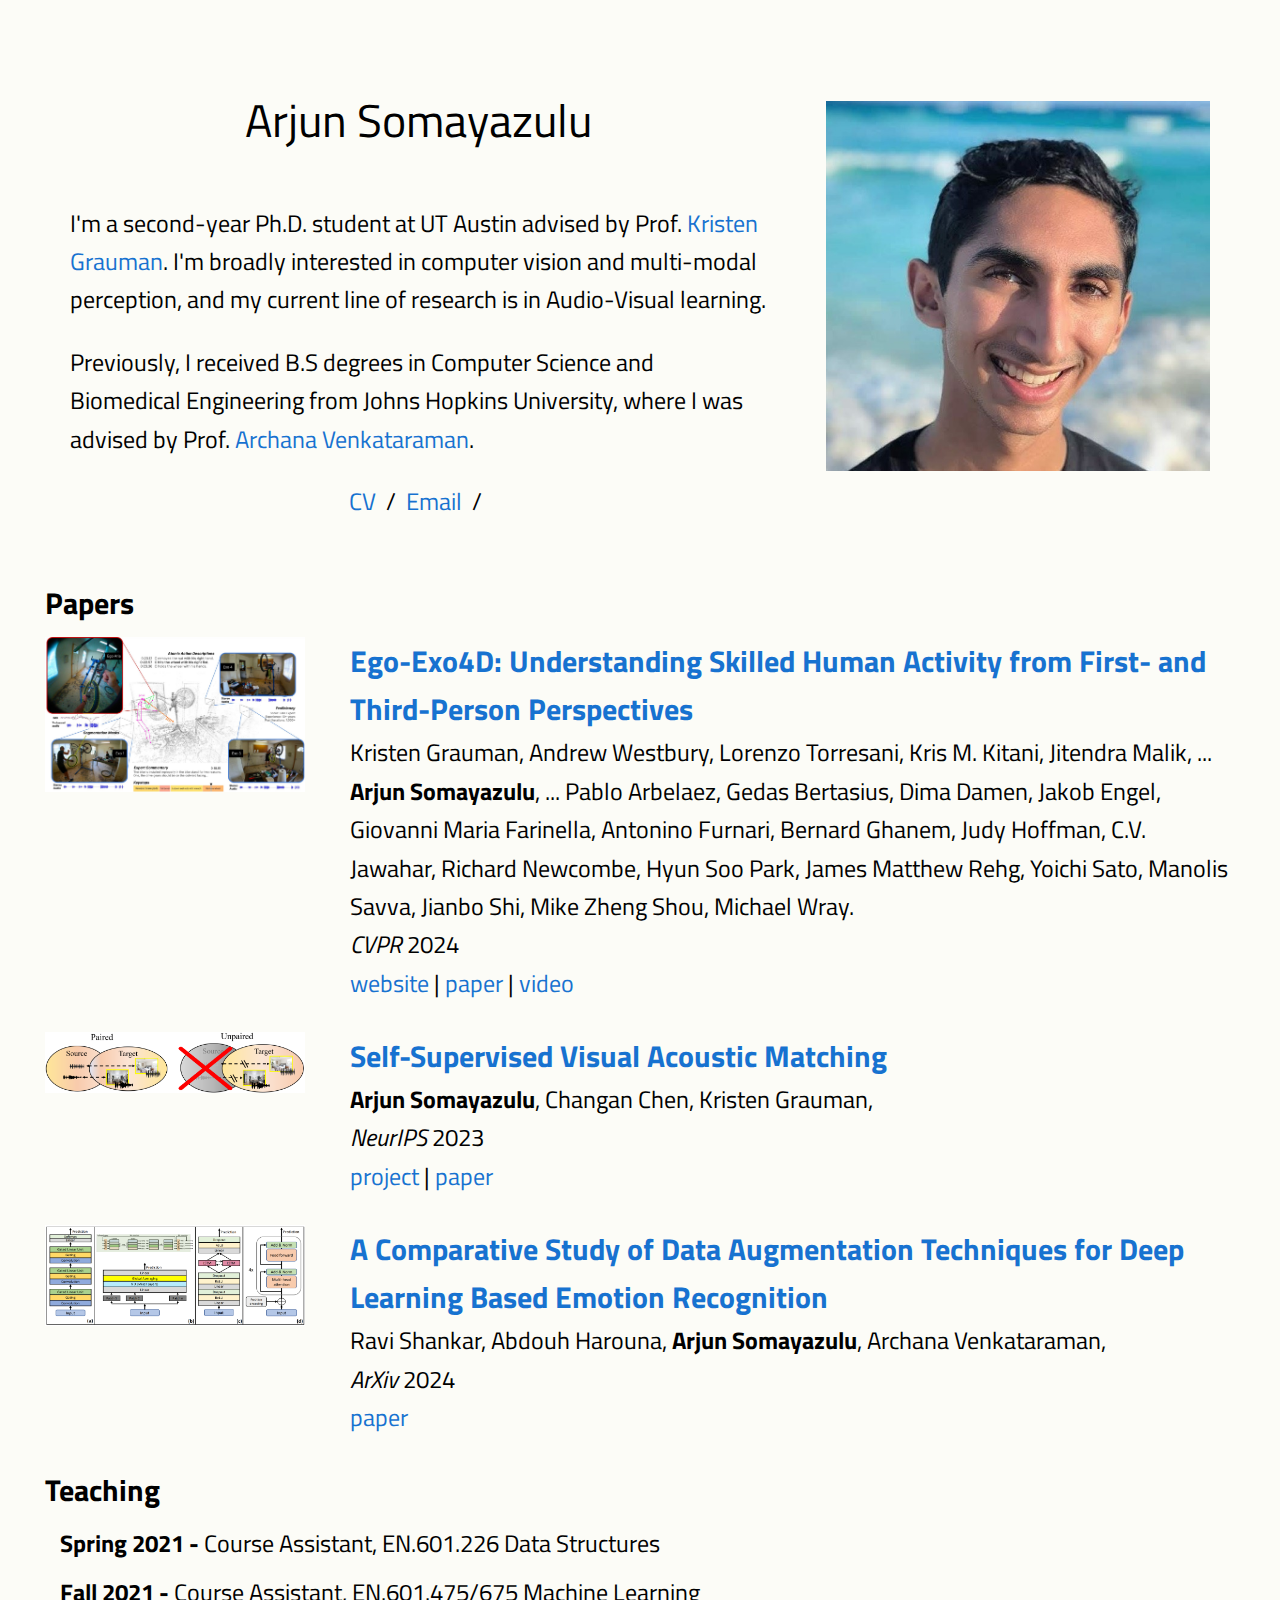
==== index.html @ feff2635 "fixed minor issues with links" ====
<!DOCTYPE HTML>
<html lang="en">
  <head>
    <meta http-equiv="Content-Type" content="text/html; charset=UTF-8">

    <title>Arjun Somayazulu</title>

    <meta name="author" content="Arjun Somayazulu">
    <meta name="viewport" content="width=device-width, initial-scale=1">
    <link rel="shortcut icon" href="images/favicon/favicon.ico" type="image/x-icon">
    <link rel="stylesheet" type="text/css" href="stylesheet.css">
    <link rel="preconnect" href="https://fonts.googleapis.com">
    <link rel="preconnect" href="https://fonts.gstatic.com" crossorigin>
    <link href="https://fonts.googleapis.com/css2?family=Titillium+Web:ital,wght@0,200;0,300;0,400;0,600;0,700;0,900;1,200;1,300;1,400;1,600;1,700&display=swap" rel="stylesheet">
  </head>

  <body>
    <table style="width:100%;max-width:1200px;border:0px;border-spacing:0px;border-collapse:separate;margin-right:auto;margin-left:auto;"><tbody>
      <tr style="padding:0px">
        <td style="padding:0px">
          <table style="width:100%;border:0px;border-spacing:0px;border-collapse:separate;margin-right:auto;margin-left:auto;"><tbody>
            <tr style="padding:0px">
              <td style="padding:2.5%;width:63%;vertical-align:top">
                <p class="name" style="text-align: center;">
                  Arjun Somayazulu
                </p>
                <p>I'm a second-year Ph.D. student at UT Austin advised by Prof. <a href="https://www.cs.utexas.edu/users/grauman/">Kristen Grauman</a>. I'm
                  broadly interested in computer vision and multi-modal perception, and my current line of research is in Audio-Visual learning.
                </p>
                <p>
                  Previously, I received B.S degrees in Computer Science and Biomedical Engineering from Johns Hopkins University, where I was advised by Prof. <a href="https://www.bu.edu/eng/profile/archana-venkataraman-ph-d/">Archana Venkataraman</a>.
                </p>
                <p style="text-align:center">
                  <a href="files/CV_1_2024.pdf">CV</a> &nbsp;/&nbsp;
                  <a href="mailto:ars7452@my.utexas.edu">Email</a> &nbsp;/&nbsp;
                  <!-- <a href="https://github.com/arjunrs1/">Github</a> -->
                </p>
              </td>
              <td style="padding:2.5%;width:40%;max-width:40%">
                <a href="images/profile_photo_trimmed.jpg"><img style="width:100%;max-width:100%;object-fit: cover; border-radius: 0%;" alt="profile photo" src="images/profile_photo_trimmed.jpg" class="hoverZoomLink"></a>
              </td>
            </tr>
          </tbody></table>

          <!-- <table style="width:100%;border:0px;border-spacing:0px;border-collapse:separate;margin-right:auto;margin-left:auto;">
            <tbody>
              <tr>
                <td style="padding:5px;width:100%;vertical-align:top">
                  <h2>News</h2>
                </td>
              </tr>
              <tr>
                <td style="padding:5px 20px;width:100%;vertical-align:top">
                  <strong>May 2024</strong> Joining <a href="https://ai.meta.com/research/">FAIR NY</a> for summer internship!
                </td>
              </tr>
            </tbody>
          </table> -->

          <table style="width:100%;border:0px;border-spacing:0px;border-collapse:separate;margin-right:auto;margin-left:auto;"><tbody>
              <tr>
              <td style="padding:5px;width:100%;vertical-align:top">
                <h2>Papers</h2>
              </td>
            </tr>
          </tbody></table>
          <table style="width:100%;border:0px;border-spacing:0px;border-collapse:separate;margin-right:auto;margin-left:auto;"><tbody>      
            
            <tr class="paper-entry" onmouseout="ego_exo_stop()" onmouseover="ego_exo_start()">
              <td style="padding:5px;width:25%;vertical-align:top">
                <div class="one">
                  <div class="two" id='ego_exo_image'></div>
                  <img src='images/ego_exo_figure.png' width="260" alt="ego_exo figure">
                </div>
                <script>
                  function ss_vam_start() {
                    document.getElementById('ego_exo_image').style.opacity = "1";
                  }

                  function ss_vam_stop() {
                    document.getElementById('ego_exo_image').style.opacity = "0";
                  }
                  ss_vam_stop()
                </script>
              </td>
              <td style="padding:5px;width:75%;vertical-align:top">
                <a href="https://arjunrs1.github.io/">
                  <span class="papertitle">Ego-Exo4D: Understanding Skilled Human Activity from First- and Third-Person Perspectives</span>
                </a>
                <br>
                Kristen Grauman, 
                Andrew Westbury,
Lorenzo Torresani,
Kris M. Kitani,
Jitendra Malik, ...
<strong>Arjun Somayazulu</strong>, ...
Pablo Arbelaez,
Gedas Bertasius,
Dima Damen,
Jakob Engel,
Giovanni Maria Farinella,
Antonino Furnari,
Bernard Ghanem,
Judy Hoffman,
C.V. Jawahar,
Richard Newcombe,
Hyun Soo Park,
James Matthew Rehg,
Yoichi Sato,
Manolis Savva,
Jianbo Shi,
Mike Zheng Shou,
Michael Wray.
                <br>
                 <em>CVPR</em> 2024
                 <br>
                 <a href="https://ego-exo4d-data.org/">website</a>
                 |
                 <a href="https://arxiv.org/abs/2311.18259">paper</a>
                 |
                 <a href="https://www.youtube.com/watch?v=GdooXEBAnI8">video</a>
              </td>
            </tr>
            
            <tr class="paper-entry" onmouseout="ss_vam_stop()" onmouseover="ss_vam_start()">
              <td style="padding:5px;width:25%;vertical-align:top">
                <div class="one">
                  <div class="two" id='ss_vam_image'></div>
                  <img src='images/ss_vam_figure.png' width="260" alt="ss_vam figure">
                </div>
                <script>
                  function ss_vam_start() {
                    document.getElementById('ss_vam_image').style.opacity = "1";
                  }

                  function ss_vam_stop() {
                    document.getElementById('ss_vam_image').style.opacity = "0";
                  }
                  ss_vam_stop()
                </script>
              </td>
              <td style="padding:5px;width:75%;vertical-align:top">
                <a href="https://vision.cs.utexas.edu/projects/ss_vam/">
                  <span class="papertitle">Self-Supervised Visual Acoustic Matching</span>
                </a>
                <br>
                <strong>Arjun Somayazulu</strong>,
                Changan Chen,
                Kristen Grauman,
                <br>
                <em>NeurIPS</em> 2023
                <br>
                <a href="https://vision.cs.utexas.edu/projects/ss_vam/">project</a>
                |
                <a href="https://arxiv.org/abs/2307.15064">paper</a>
              </td>
            </tr>

            <tr class="paper-entry" onmouseout="comp_aug_stop()" onmouseover="comp_aug_start()">
              <td style="padding:5px;width:25%;vertical-align:top">
                <div class="one">
                  <div class="two" id='comp_aug_image'></div>
                  <img src='images/comp_aug.png' width="260" alt="comp_aug image">
                </div>
                <script>
                  function comp_aug_start() {
                    document.getElementById('comp_aug_image').style.opacity = "1";
                  }

                  function comp_aug_stop() {
                    document.getElementById('comp_aug_image').style.opacity = "0";
                  }
                  ss_vam_stop()
                </script>
              </td>
              <td style="padding:5px;width:75%;vertical-align:top">
                <a href="https://arxiv.org/abs/2211.05047">
                  <span class="papertitle">A Comparative Study of Data Augmentation Techniques for Deep Learning Based Emotion Recognition</span>
                </a>
                <br>
                Ravi Shankar,
                Abdouh Harouna,
                <strong>Arjun Somayazulu</strong>,
                Archana Venkataraman,
                <br>
                <em>ArXiv</em> 2024
                <br>
                <a href="https://arxiv.org/abs/2211.05047">paper</a>
              </td>
            </tr>

        </tbody></table>
        <table style="width:100%;border:0px;border-spacing:0px;border-collapse:separate;margin-right:auto;margin-left:auto;">
          <tbody>
            <tr>
              <td style="padding:5px;width:100%;vertical-align:top">
                <h2>Teaching</h2>
              </td>
            </tr>
            <tr>
              <td style="padding:5px 20px;width:100%;vertical-align:top">
                <strong>Spring 2021 -</strong> Course Assistant, EN.601.226 Data Structures 
              </td>
            </tr>
            <tr>
              <td style="padding:5px 20px;width:100%;vertical-align:top">
                <strong>Fall 2021 -</strong> Course Assistant, EN.601.475/675 Machine Learning
              </td>
            </tr>
          </tbody>
        </table>
        </td>
      </tr>
    </table>
  </body>
</html>
---- stylesheet.css ----
@import url('https://fonts.googleapis.com/css2?family=Titillium+Web:wght@400;700;400i;700i&display=swap');

/* latin-ext */

a {
  color: #1772d0;
  text-decoration: none;
}

a:focus,
a:hover {
  color: #f09228;
  text-decoration: none;
}

td,
th,
tr,

p {
  font-family: 'Titillium Web', Verdana, Helvetica, sans-serif;
  font-size: 24px;
}

a {
  font-family: 'Titillium Web', Verdana, Helvetica, sans-serif;
  font-size: 24px;
}

strong {
  font-family: 'Titillium Web', Verdana, Helvetica, sans-serif;
  font-size: 24px;
  font-weight: bold;
}

h2 {
  margin: 0;
  font-family: 'Titillium Web', Verdana, Helvetica, sans-serif;
  font-size: 30px;
  font-weight: bold;
}

.papertitle {
  font-family: 'Titillium Web', Verdana, Helvetica, sans-serif;
  font-size: 30px;
  font-weight: 700;
}

.name {
  font-family: 'Titillium Web', Verdana, Helvetica, sans-serif;
  font-size: 46px;
}

.one {
  width: 260px;
  height: auto;
  position: relative;
}

.one img {
  width: 100%;
  height: auto;
  display: block; /* Removes bottom space/gap under the image */
}

.two {
  width: 260px;
  height: 260px;
  top: 0; /* Align with the top of the container */
  left: 0;
  position: absolute;
  transition: opacity .2s ease-in-out;
  -moz-transition: opacity .2s ease-in-out;
  -webkit-transition: opacity .2s ease-in-out;
}

.fade {
  transition: opacity .2s ease-in-out;
  -moz-transition: opacity .2s ease-in-out;
  -webkit-transition: opacity .2s ease-in-out;
}

span.highlight {
  background-color: rgb(252, 252, 247);
}
.paper-entry {
  margin-bottom: 20px; /* Adjust this value to the gap you want */
  display: flex;
  align-items: top;
}

body {
  line-height: 1.6; /* This is a multiplier of your font size */
  background-color: rgb(252, 252, 247);
  font-family: 'Titillium Web'; /* Add this line if you want the body font to be Titillium Web */
  font-size: 24px; /* Change this value to the desired body font size */
}

em {
font-style: italic; /* This will make sure that <em> is always italicized */
font-weight: normal;
}
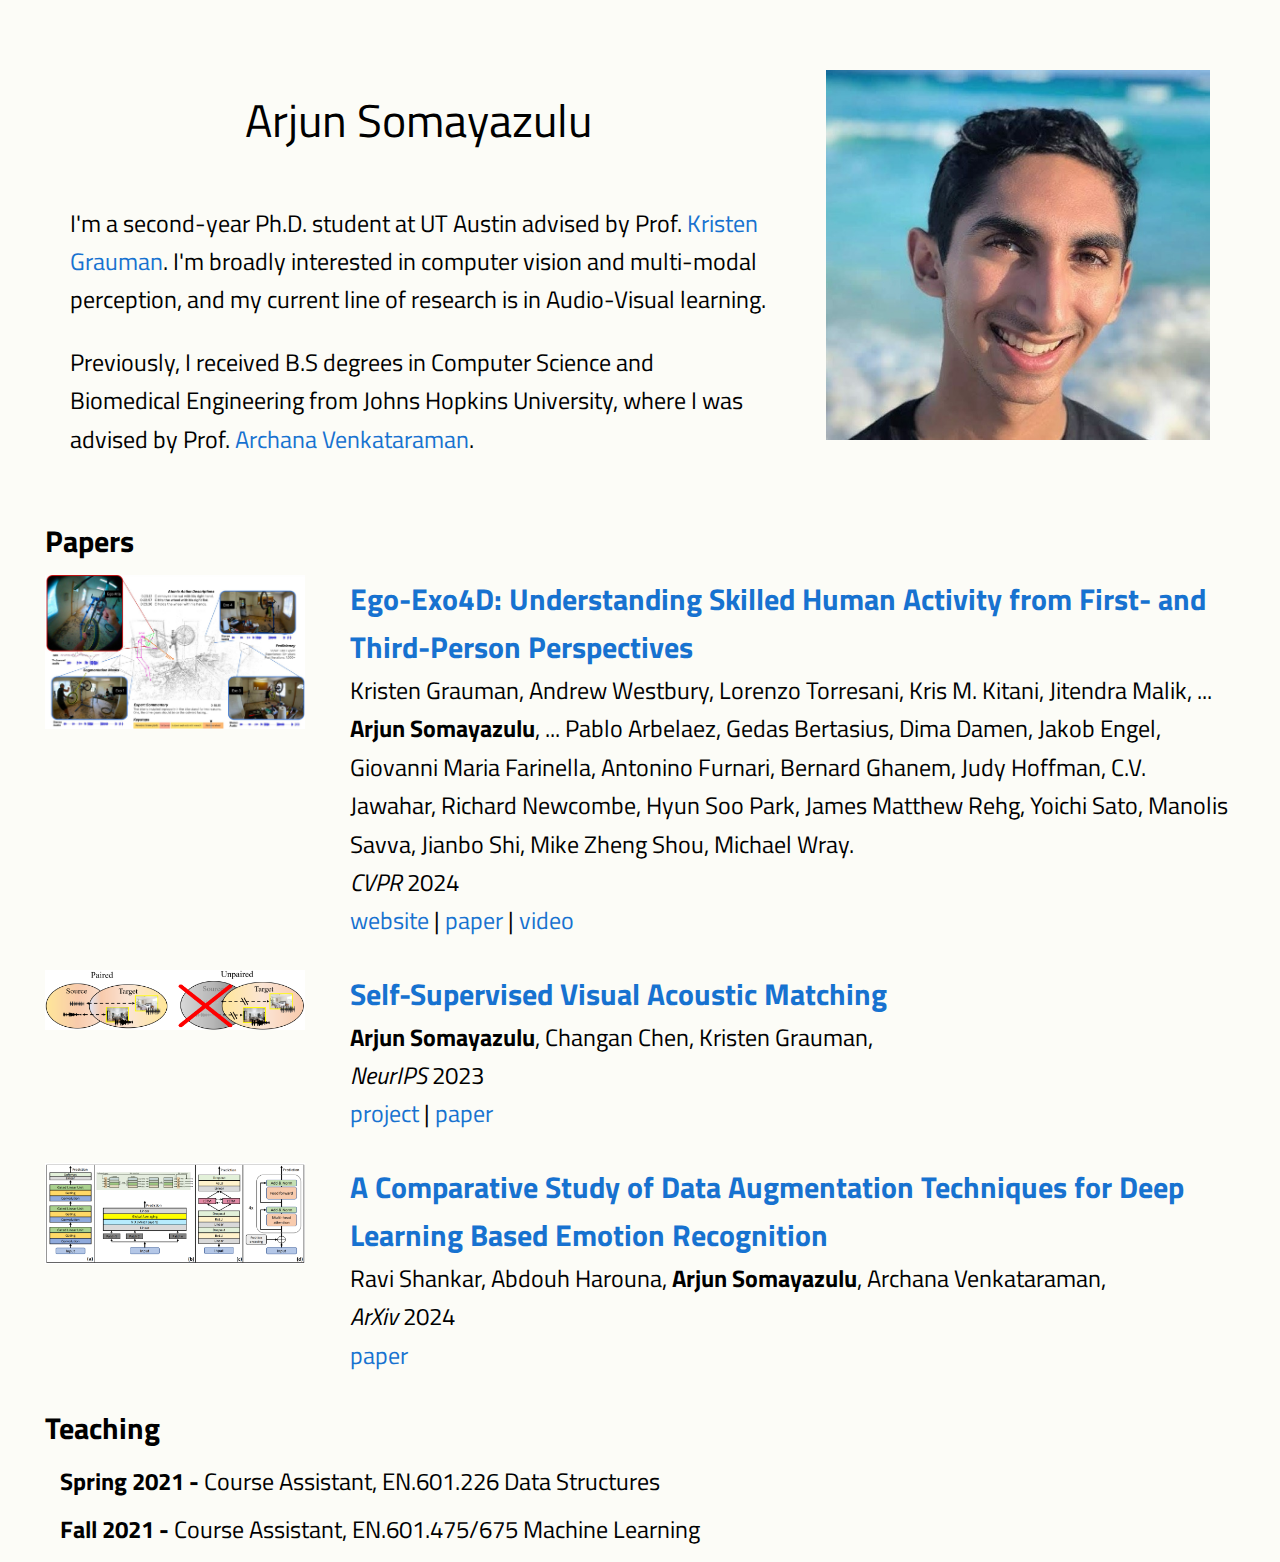
==== commit 1007e7aa: "fixed bio issues" ====
--- a/index.html
+++ b/index.html
@@ -29,11 +29,6 @@
                 </p>
                 <p>
                   Previously, I received B.S degrees in Computer Science and Biomedical Engineering from Johns Hopkins University, where I was advised by Prof. <a href="https://www.bu.edu/eng/profile/archana-venkataraman-ph-d/">Archana Venkataraman</a>.
-                </p>
-                <p style="text-align:center">
-                  <a href="files/CV_1_2024.pdf">CV</a> &nbsp;/&nbsp;
-                  <a href="mailto:ars7452@my.utexas.edu">Email</a> &nbsp;/&nbsp;
-                  <!-- <a href="https://github.com/arjunrs1/">Github</a> -->
                 </p>
               </td>
               <td style="padding:2.5%;width:40%;max-width:40%">
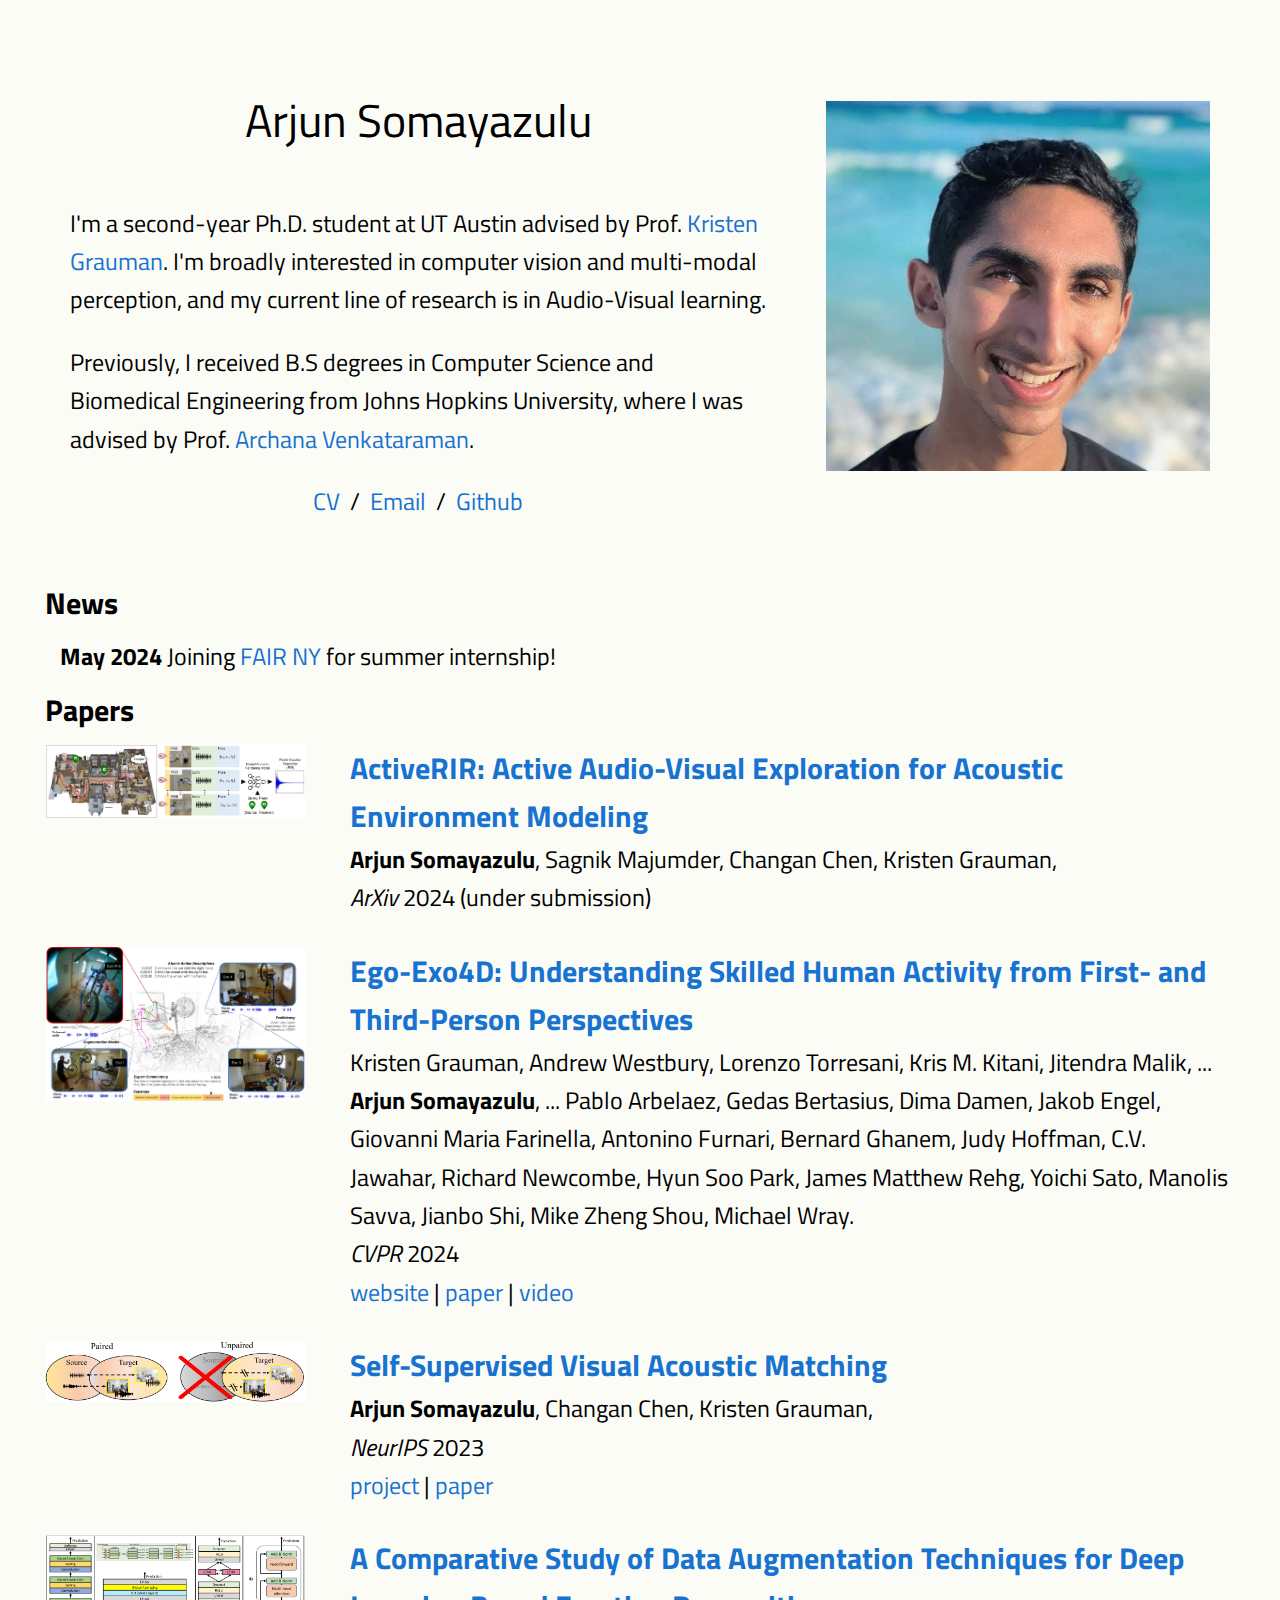
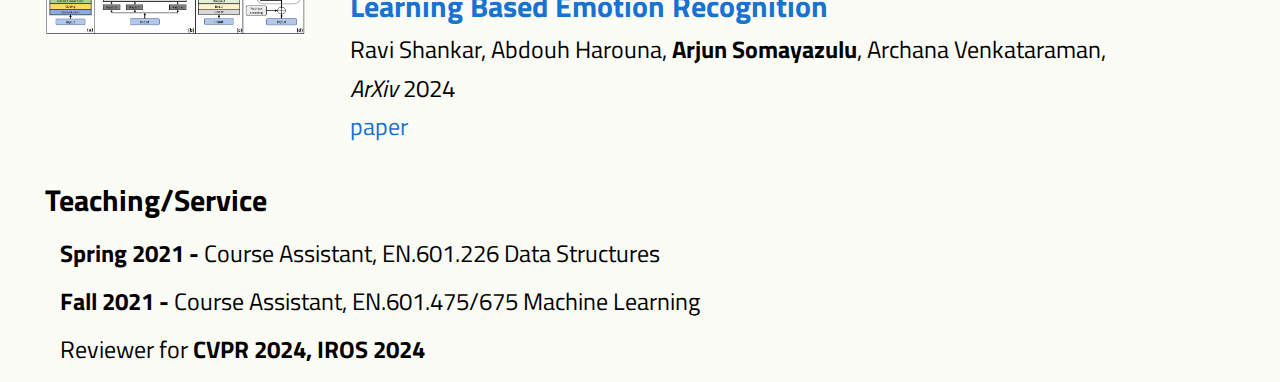
==== commit 99f3bb65: "restored hidden content, added active_rir to papers and added news section back" ====
--- a/index.html
+++ b/index.html
@@ -30,6 +30,11 @@
                 <p>
                   Previously, I received B.S degrees in Computer Science and Biomedical Engineering from Johns Hopkins University, where I was advised by Prof. <a href="https://www.bu.edu/eng/profile/archana-venkataraman-ph-d/">Archana Venkataraman</a>.
                 </p>
+                <p style="text-align:center">
+                  <a href="files/CV_1_2024.pdf">CV</a> &nbsp;/&nbsp;
+                  <a href="mailto:ars7452@my.utexas.edu">Email</a> &nbsp;/&nbsp;
+                  <a href="https://github.com/arjunrs1/">Github</a>
+                </p>
               </td>
               <td style="padding:2.5%;width:40%;max-width:40%">
                 <a href="images/profile_photo_trimmed.jpg"><img style="width:100%;max-width:100%;object-fit: cover; border-radius: 0%;" alt="profile photo" src="images/profile_photo_trimmed.jpg" class="hoverZoomLink"></a>
@@ -37,7 +42,7 @@
             </tr>
           </tbody></table>
 
-          <!-- <table style="width:100%;border:0px;border-spacing:0px;border-collapse:separate;margin-right:auto;margin-left:auto;">
+          <table style="width:100%;border:0px;border-spacing:0px;border-collapse:separate;margin-right:auto;margin-left:auto;">
             <tbody>
               <tr>
                 <td style="padding:5px;width:100%;vertical-align:top">
@@ -50,7 +55,7 @@
                 </td>
               </tr>
             </tbody>
-          </table> -->
+          </table>
 
           <table style="width:100%;border:0px;border-spacing:0px;border-collapse:separate;margin-right:auto;margin-left:auto;"><tbody>
               <tr>
@@ -59,7 +64,39 @@
               </td>
             </tr>
           </tbody></table>
-          <table style="width:100%;border:0px;border-spacing:0px;border-collapse:separate;margin-right:auto;margin-left:auto;"><tbody>      
+          <table style="width:100%;border:0px;border-spacing:0px;border-collapse:separate;margin-right:auto;margin-left:auto;"><tbody>
+            <tr class="paper-entry" onmouseout="active_rir_stop()" onmouseover="active_rir_start()">
+              <td style="padding:5px;width:25%;vertical-align:top">
+                <div class="one">
+                  <div class="two" id='active_rir_image'></div>
+                  <img src='images/active_rir_figure.png' width="260" alt="active_rir figure">
+                </div>
+                <script>
+                  function active_rir_start() {
+                    document.getElementById('active_rir_image').style.opacity = "1";
+                  }
+
+                  function active_rir_stop() {
+                    document.getElementById('active_rir_image').style.opacity = "0";
+                  }
+                  active_rir_stop()
+                </script>
+              </td>
+              <td style="padding:5px;width:75%;vertical-align:top">
+                <a>
+                  <span class="papertitle">ActiveRIR: Active Audio-Visual Exploration for
+                    Acoustic Environment Modeling</span>
+                </a>
+                <br>
+                <strong>Arjun Somayazulu</strong>,
+                Sagnik Majumder,
+                Changan Chen,
+                Kristen Grauman,
+                <br>
+                <em>ArXiv</em> 2024 (under submission)
+                <br>
+              </td>
+            </tr>      
             
             <tr class="paper-entry" onmouseout="ego_exo_stop()" onmouseover="ego_exo_start()">
               <td style="padding:5px;width:25%;vertical-align:top">
@@ -189,7 +226,7 @@
           <tbody>
             <tr>
               <td style="padding:5px;width:100%;vertical-align:top">
-                <h2>Teaching</h2>
+                <h2>Teaching/Service</h2>
               </td>
             </tr>
             <tr>
@@ -200,6 +237,11 @@
             <tr>
               <td style="padding:5px 20px;width:100%;vertical-align:top">
                 <strong>Fall 2021 -</strong> Course Assistant, EN.601.475/675 Machine Learning
+              </td>
+            </tr>
+            <tr>
+              <td style="padding:5px 20px;width:100%;vertical-align:top">
+                Reviewer for <strong>CVPR 2024, IROS 2024</strong>
               </td>
             </tr>
           </tbody>
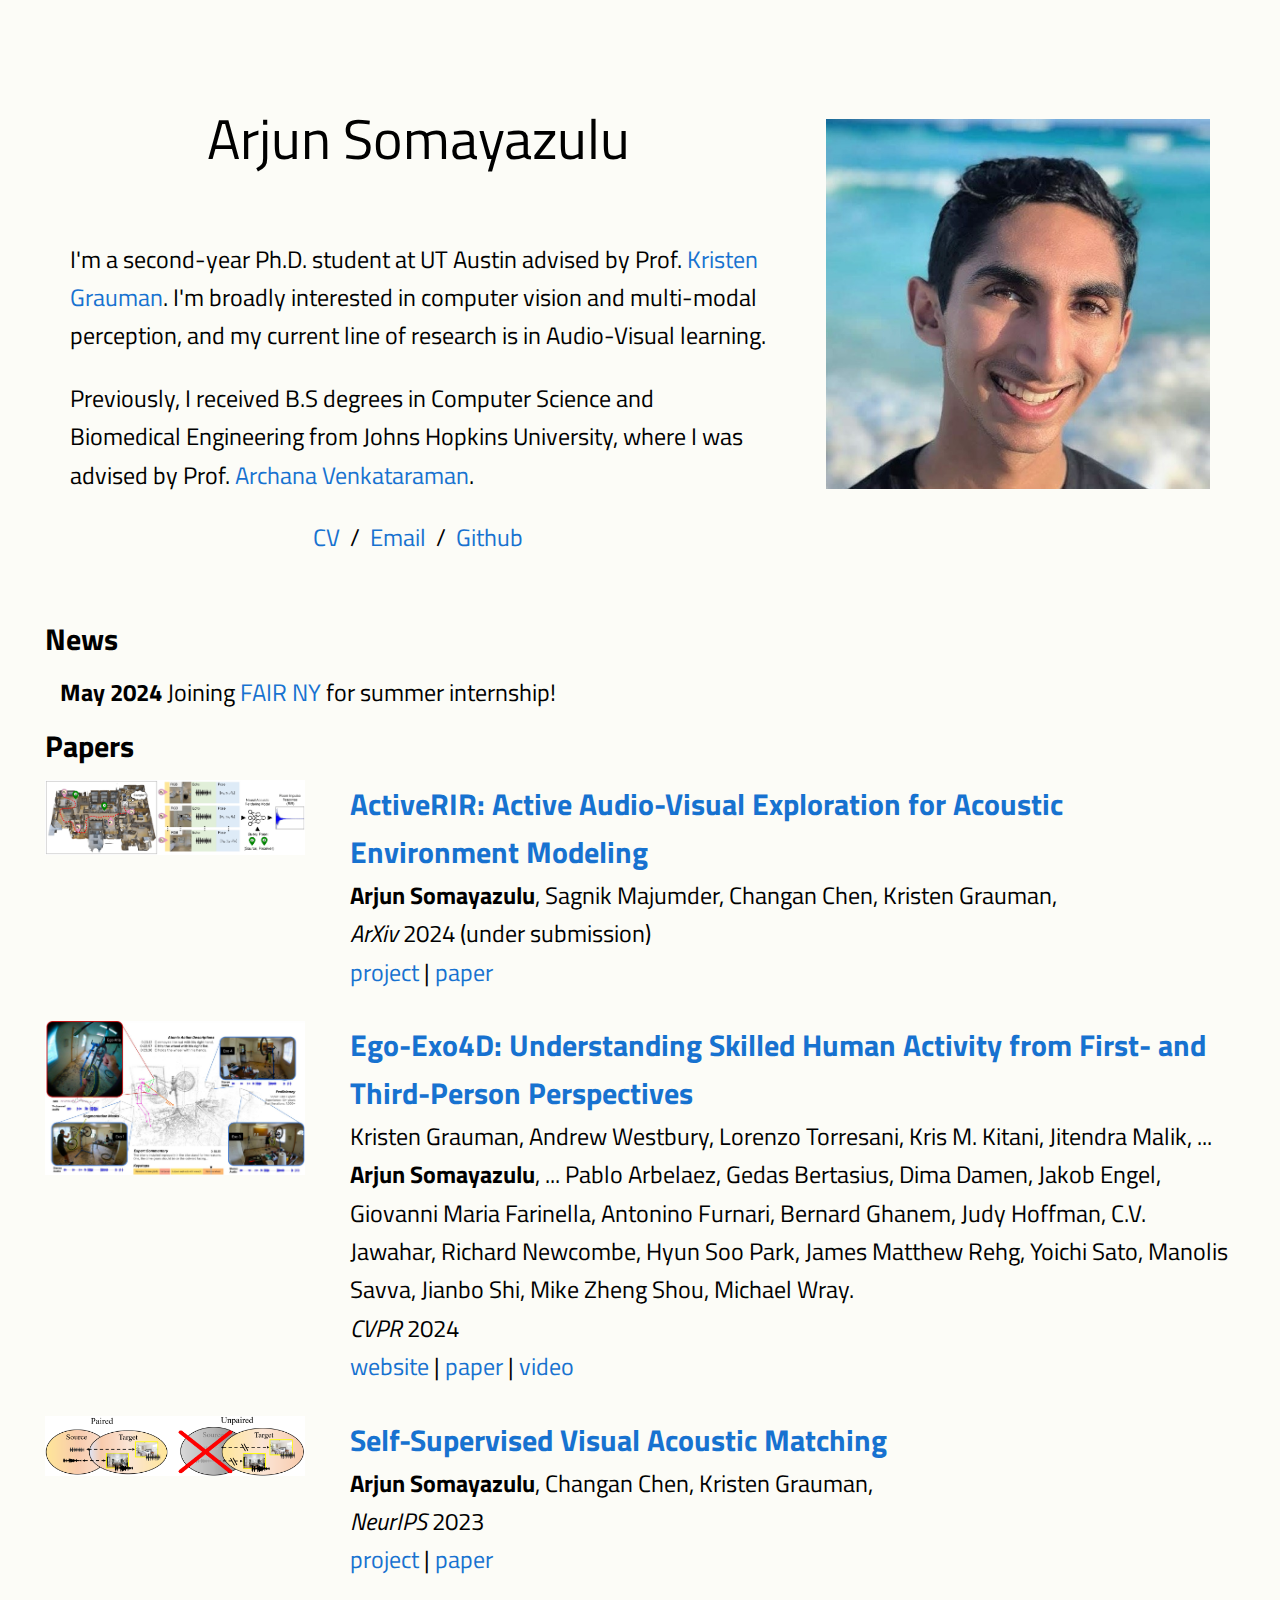
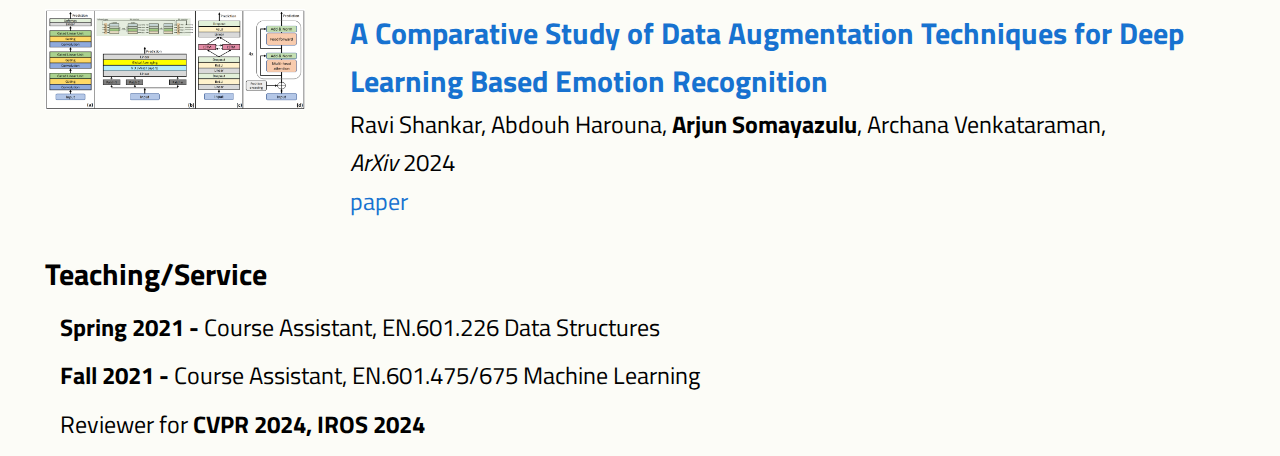
==== commit 53ec304d: "updates to activeRIR links" ====
--- a/index.html
+++ b/index.html
@@ -83,7 +83,7 @@
                 </script>
               </td>
               <td style="padding:5px;width:75%;vertical-align:top">
-                <a>
+                <a href="https://vision.cs.utexas.edu/projects/active_rir/">
                   <span class="papertitle">ActiveRIR: Active Audio-Visual Exploration for
                     Acoustic Environment Modeling</span>
                 </a>
@@ -95,6 +95,9 @@
                 <br>
                 <em>ArXiv</em> 2024 (under submission)
                 <br>
+                <a href="https://vision.cs.utexas.edu/projects/active_rir/">project</a>
+                |
+                <a href="https://arxiv.org/abs/2404.16216">paper</a>
               </td>
             </tr>      
             
@@ -116,7 +119,7 @@
                 </script>
               </td>
               <td style="padding:5px;width:75%;vertical-align:top">
-                <a href="https://arjunrs1.github.io/">
+                <a href="https://ego-exo4d-data.org/">
                   <span class="papertitle">Ego-Exo4D: Understanding Skilled Human Activity from First- and Third-Person Perspectives</span>
                 </a>
                 <br>
--- a/stylesheet.css
+++ b/stylesheet.css
@@ -48,7 +48,7 @@
 
 .name {
   font-family: 'Titillium Web', Verdana, Helvetica, sans-serif;
-  font-size: 46px;
+  font-size: 56px;
 }
 
 .one {
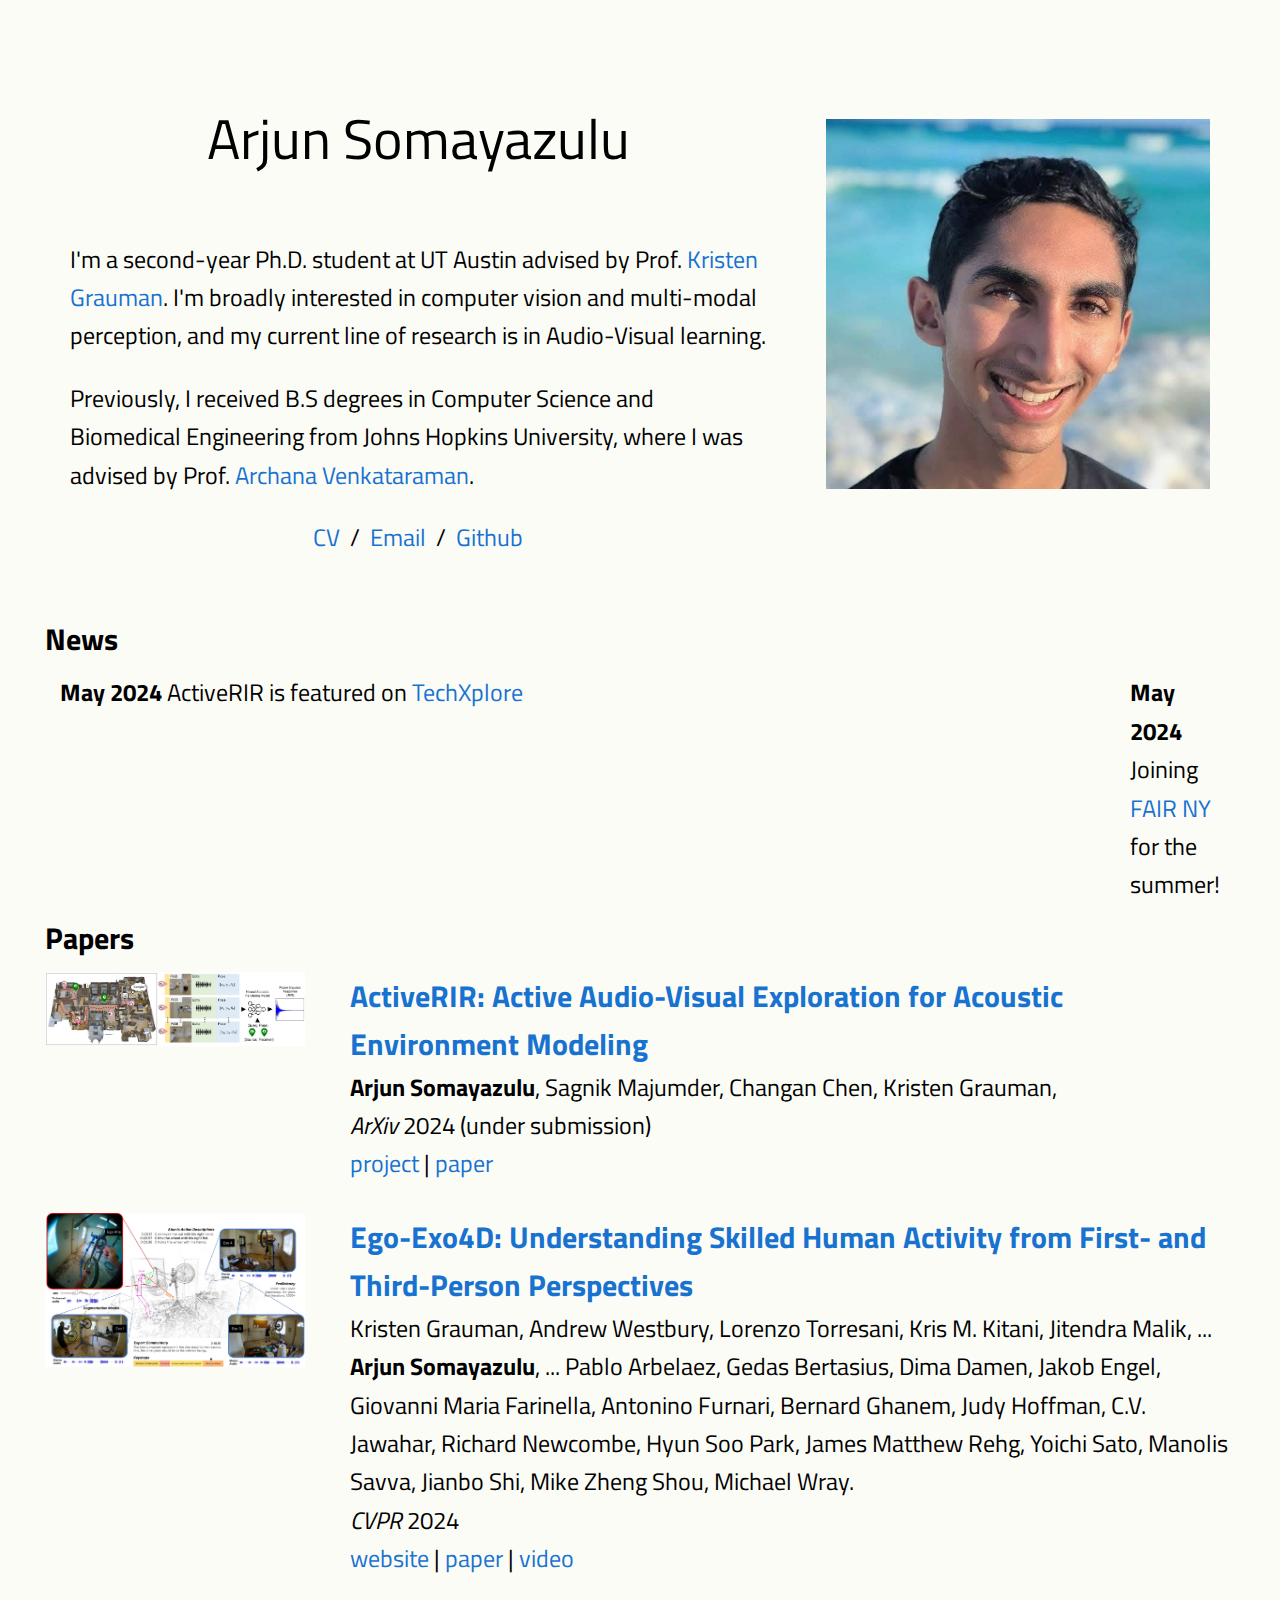
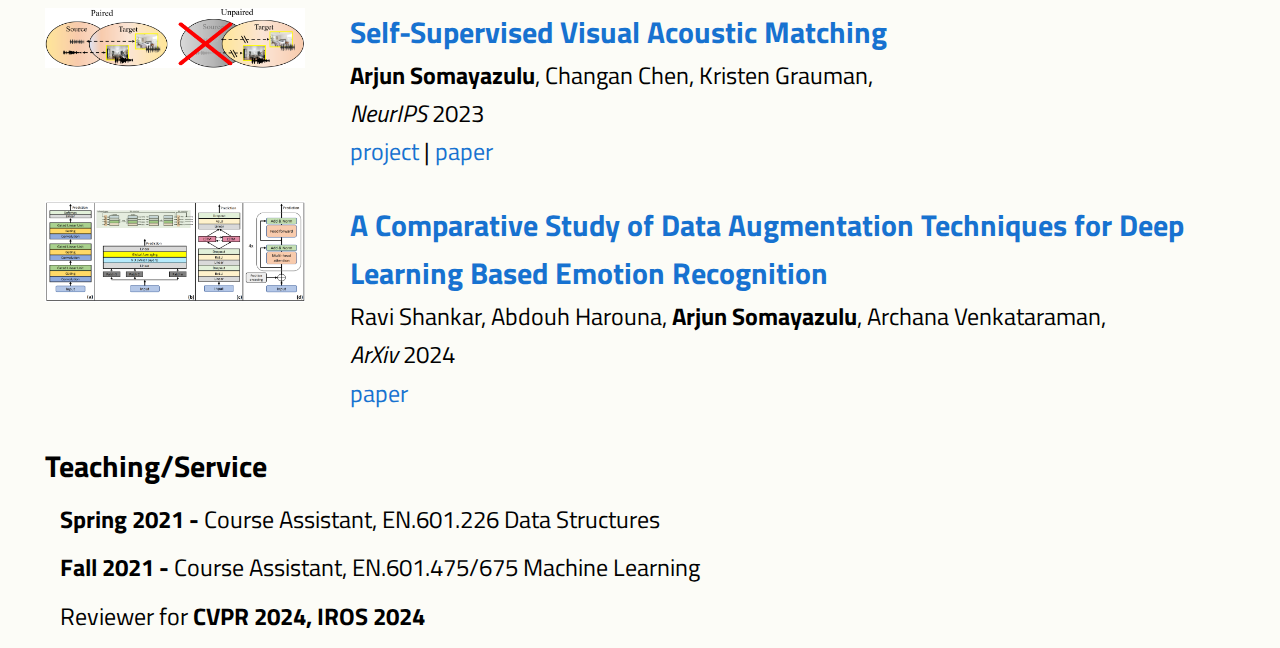
==== commit fc881f01: "added techxplore status update" ====
--- a/index.html
+++ b/index.html
@@ -51,7 +51,10 @@
               </tr>
               <tr>
                 <td style="padding:5px 20px;width:100%;vertical-align:top">
-                  <strong>May 2024</strong> Joining <a href="https://ai.meta.com/research/">FAIR NY</a> for summer internship!
+                  <strong>May 2024</strong> ActiveRIR is featured on <a href="https://techxplore.com/news/2024-05-approach-efficiently-acoustics-environment.html">TechXplore</a>
+                </td>
+                <td style="padding:5px 20px;width:100%;vertical-align:top">
+                  <strong>May 2024</strong> Joining <a href="https://ai.meta.com/research/">FAIR NY</a> for the summer!
                 </td>
               </tr>
             </tbody>
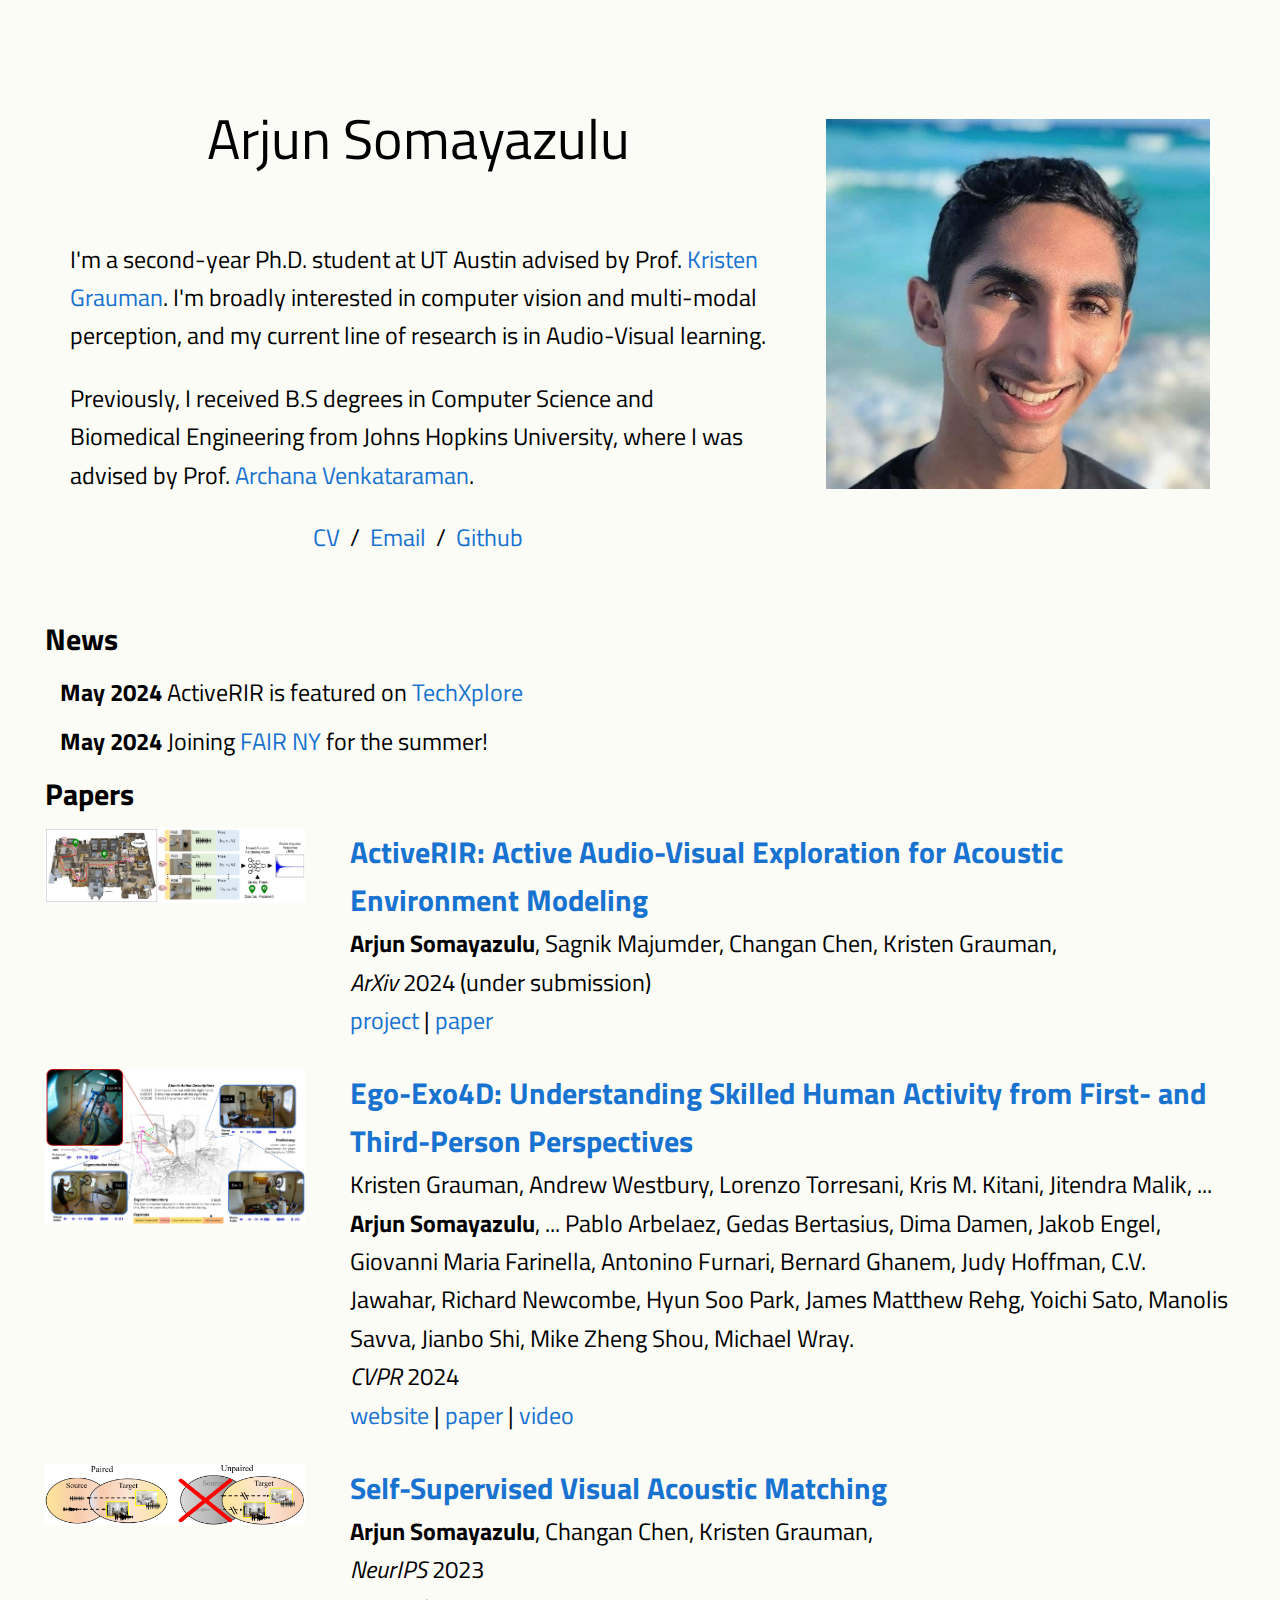
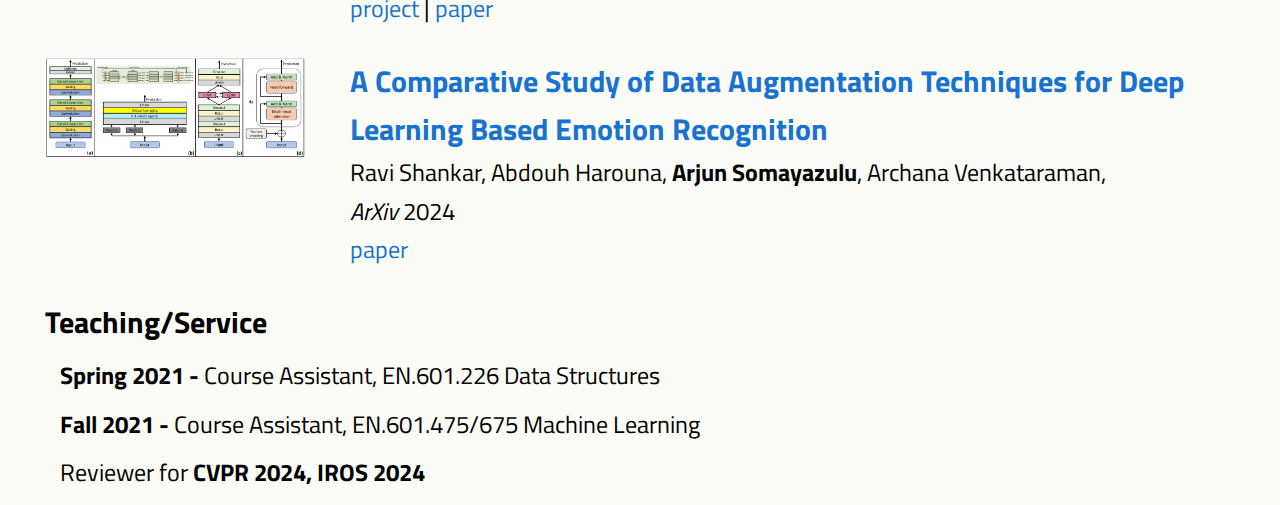
==== commit d9c202e1: "fixed formatting issue" ====
--- a/index.html
+++ b/index.html
@@ -53,6 +53,8 @@
                 <td style="padding:5px 20px;width:100%;vertical-align:top">
                   <strong>May 2024</strong> ActiveRIR is featured on <a href="https://techxplore.com/news/2024-05-approach-efficiently-acoustics-environment.html">TechXplore</a>
                 </td>
+              </tr>
+              <tr>
                 <td style="padding:5px 20px;width:100%;vertical-align:top">
                   <strong>May 2024</strong> Joining <a href="https://ai.meta.com/research/">FAIR NY</a> for the summer!
                 </td>
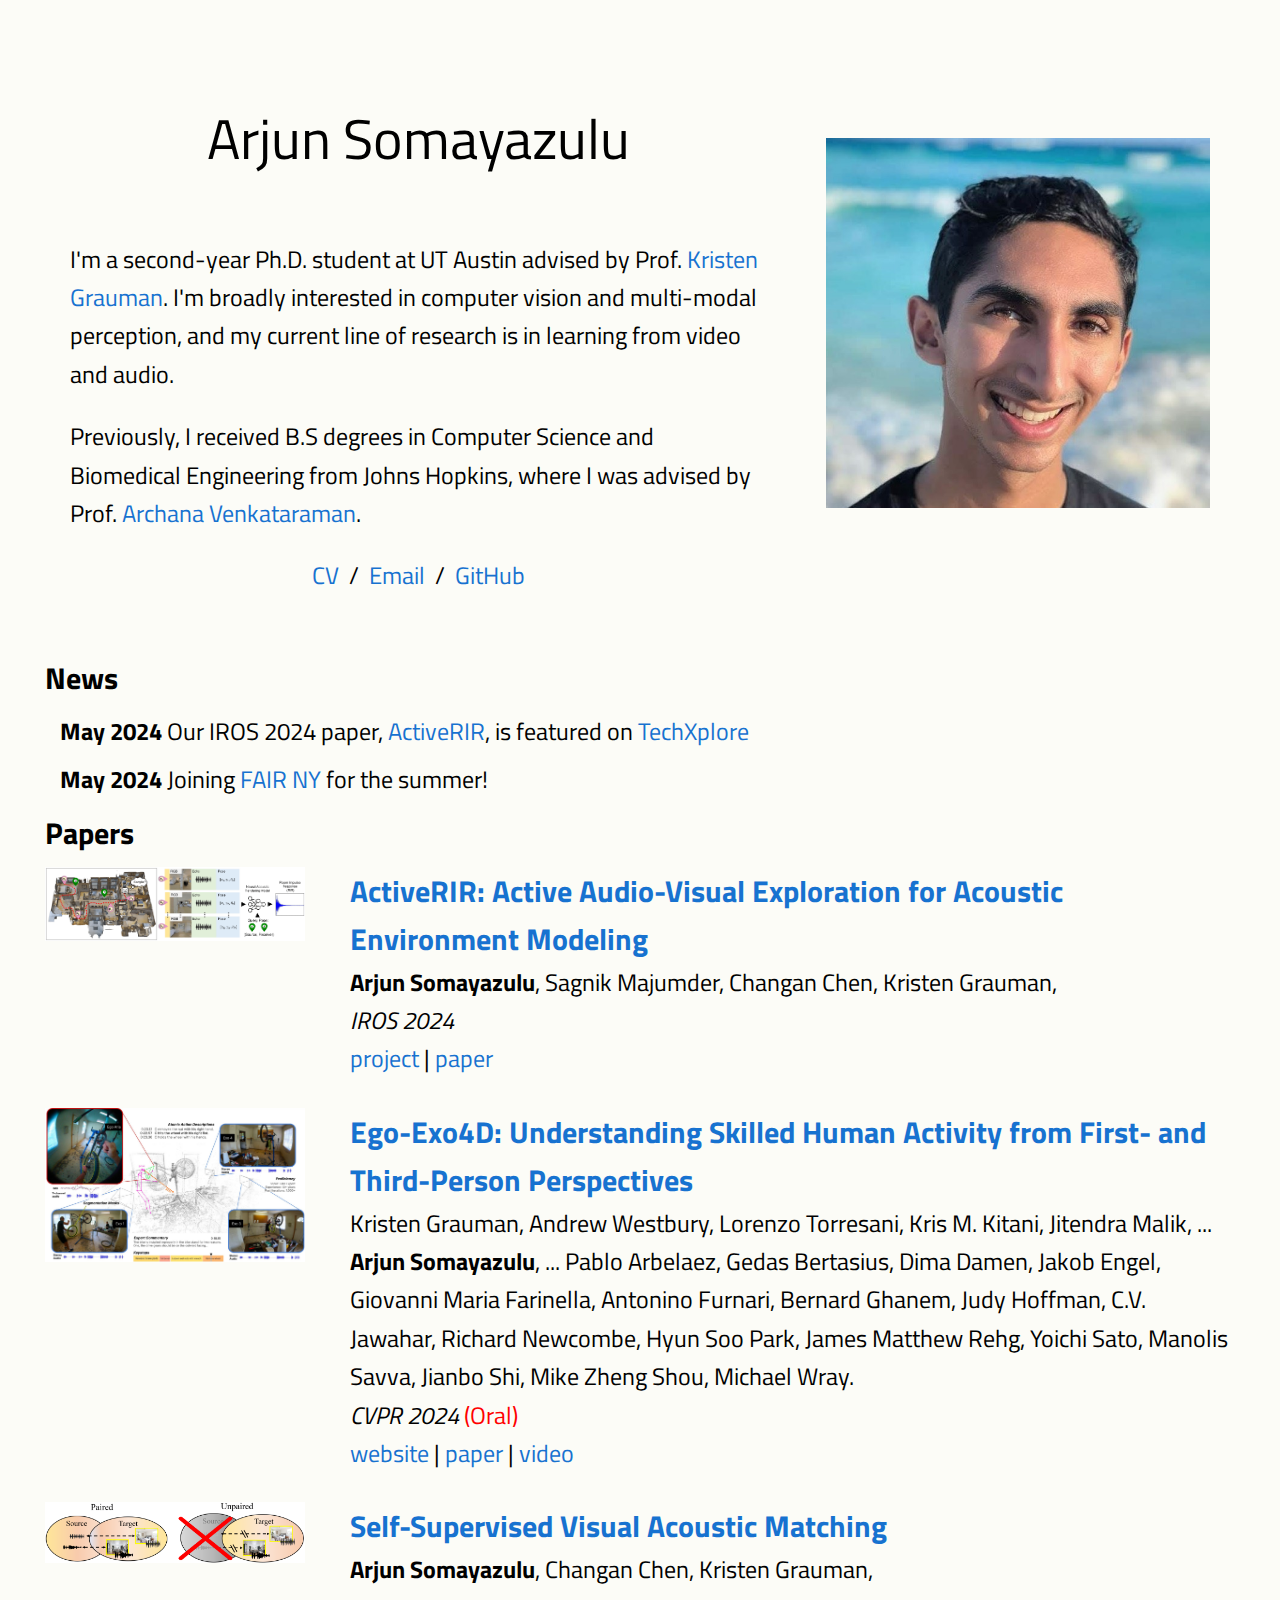
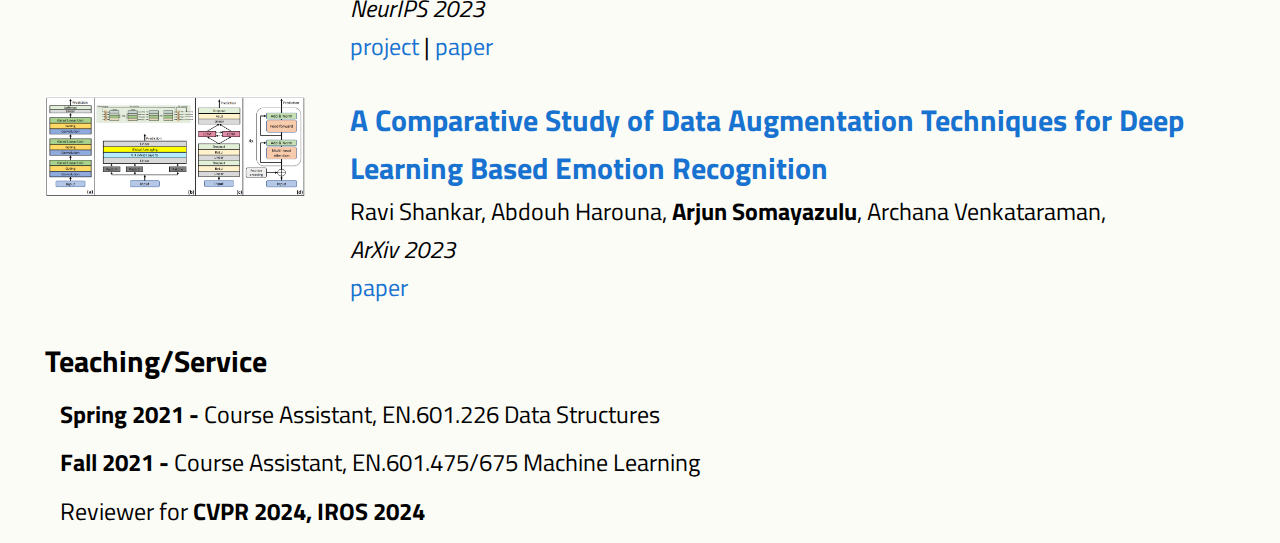
==== commit 85fb61e2: "updated website with IROS paper, CVPR acceptance, other minor fixes" ====
--- a/index.html
+++ b/index.html
@@ -25,15 +25,15 @@
                   Arjun Somayazulu
                 </p>
                 <p>I'm a second-year Ph.D. student at UT Austin advised by Prof. <a href="https://www.cs.utexas.edu/users/grauman/">Kristen Grauman</a>. I'm
-                  broadly interested in computer vision and multi-modal perception, and my current line of research is in Audio-Visual learning.
+                  broadly interested in computer vision and multi-modal perception, and my current line of research is in learning from video and audio.
                 </p>
                 <p>
-                  Previously, I received B.S degrees in Computer Science and Biomedical Engineering from Johns Hopkins University, where I was advised by Prof. <a href="https://www.bu.edu/eng/profile/archana-venkataraman-ph-d/">Archana Venkataraman</a>.
+                  Previously, I received B.S degrees in Computer Science and Biomedical Engineering from Johns Hopkins, where I was advised by Prof. <a href="https://www.bu.edu/eng/profile/archana-venkataraman-ph-d/">Archana Venkataraman</a>.
                 </p>
                 <p style="text-align:center">
                   <a href="files/CV_1_2024.pdf">CV</a> &nbsp;/&nbsp;
                   <a href="mailto:ars7452@my.utexas.edu">Email</a> &nbsp;/&nbsp;
-                  <a href="https://github.com/arjunrs1/">Github</a>
+                  <a href="https://github.com/arjunrs1/">GitHub</a>
                 </p>
               </td>
               <td style="padding:2.5%;width:40%;max-width:40%">
@@ -51,7 +51,7 @@
               </tr>
               <tr>
                 <td style="padding:5px 20px;width:100%;vertical-align:top">
-                  <strong>May 2024</strong> ActiveRIR is featured on <a href="https://techxplore.com/news/2024-05-approach-efficiently-acoustics-environment.html">TechXplore</a>
+                  <strong>May 2024</strong> Our IROS 2024 paper, <a href="https://vision.cs.utexas.edu/projects/active_rir/">ActiveRIR</a>, is featured on <a href="https://techxplore.com/news/2024-05-approach-efficiently-acoustics-environment.html">TechXplore</a>
                 </td>
               </tr>
               <tr>
@@ -98,7 +98,7 @@
                 Changan Chen,
                 Kristen Grauman,
                 <br>
-                <em>ArXiv</em> 2024 (under submission)
+                <em>IROS 2024</em>
                 <br>
                 <a href="https://vision.cs.utexas.edu/projects/active_rir/">project</a>
                 |
@@ -152,7 +152,8 @@
 Mike Zheng Shou,
 Michael Wray.
                 <br>
-                 <em>CVPR</em> 2024
+                 <em>CVPR 2024</em>
+                 <span class="red">(Oral)</span>
                  <br>
                  <a href="https://ego-exo4d-data.org/">website</a>
                  |
@@ -188,7 +189,7 @@
                 Changan Chen,
                 Kristen Grauman,
                 <br>
-                <em>NeurIPS</em> 2023
+                <em>NeurIPS 2023</em>
                 <br>
                 <a href="https://vision.cs.utexas.edu/projects/ss_vam/">project</a>
                 |
@@ -223,7 +224,7 @@
                 <strong>Arjun Somayazulu</strong>,
                 Archana Venkataraman,
                 <br>
-                <em>ArXiv</em> 2024
+                <em>ArXiv 2023</em>
                 <br>
                 <a href="https://arxiv.org/abs/2211.05047">paper</a>
               </td>
--- a/stylesheet.css
+++ b/stylesheet.css
@@ -99,4 +99,8 @@
 em {
 font-style: italic; /* This will make sure that <em> is always italicized */
 font-weight: normal;
+}
+
+.red {
+  color: red;
 }